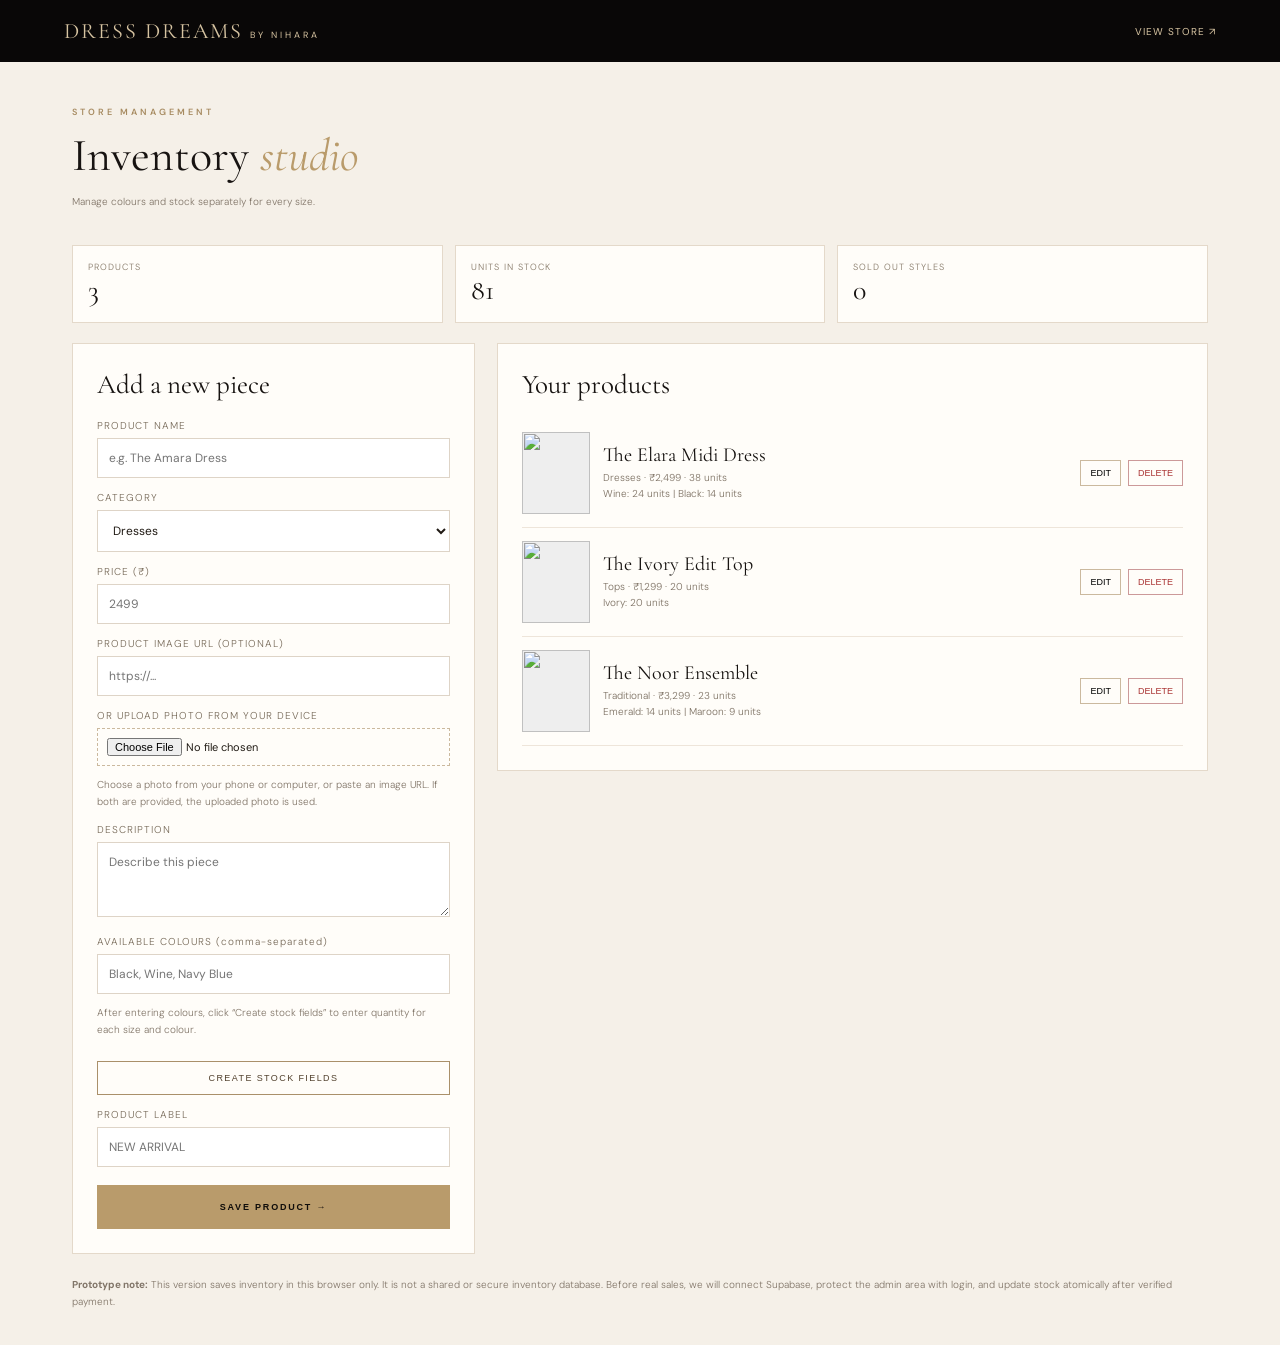
==== admin.html @ fc52de35 "Add files via upload" ====
<!DOCTYPE html><html lang="en"><head><meta charset="UTF-8"><meta name="viewport" content="width=device-width,initial-scale=1"><title>Inventory | Dress Dreams by Nihara</title><link rel="preconnect" href="https://fonts.googleapis.com"><link href="https://fonts.googleapis.com/css2?family=Cormorant+Garamond:wght@400;500;600&family=DM+Sans:wght@300;400;500;600&display=swap" rel="stylesheet"><link rel="stylesheet" href="style.css"></head><body class="admin-body"><header class="admin-top"><a href="index.html">DRESS DREAMS <small style="font:9px 'DM Sans';letter-spacing:3px">BY NIHARA</small></a><a href="index.html" style="font:10px 'DM Sans';letter-spacing:1px">VIEW STORE ↗</a></header><main class="admin-wrap"><div class="admin-title"><div><p class="eyebrow">STORE MANAGEMENT</p><h1>Inventory <em style="color:#b99b6b">studio</em></h1><p class="admin-help">Manage colours and stock separately for every size.</p></div></div><div class="admin-stats"><div class="admin-stat"><span>PRODUCTS</span><strong id="statProducts">0</strong></div><div class="admin-stat"><span>UNITS IN STOCK</span><strong id="statUnits">0</strong></div><div class="admin-stat"><span>SOLD OUT STYLES</span><strong id="statSold">0</strong></div></div><div class="admin-grid"><section class="admin-panel"><h2 id="formTitle">Add a new piece</h2><form class="admin-form" id="productForm"><input type="hidden" id="productId"><label for="productName">PRODUCT NAME</label><input id="productName" required maxlength="80" placeholder="e.g. The Amara Dress"><label for="productCategory">CATEGORY</label><select id="productCategory"><option>Dresses</option><option>Tops</option><option>Traditional</option></select><label for="productPrice">PRICE (₹)</label><input id="productPrice" type="number" min="1" required placeholder="2499"><label for="productImage">PRODUCT IMAGE URL (OPTIONAL)</label><input id="productImage" type="url" placeholder="https://..."><label for="productImageFile">OR UPLOAD PHOTO FROM YOUR DEVICE</label><input id="productImageFile" type="file" accept="image/*"><p class="admin-help">Choose a photo from your phone or computer, or paste an image URL. If both are provided, the uploaded photo is used.</p><img id="imagePreview" alt="Selected product preview" style="display:none;width:110px;height:130px;object-fit:cover;margin-top:10px;border:1px solid #e3d9cd;"><label for="productDescription">DESCRIPTION</label><textarea id="productDescription" placeholder="Describe this piece"></textarea><label for="productColors">AVAILABLE COLOURS (comma-separated)</label><input id="productColors" required placeholder="Black, Wine, Navy Blue"><p class="admin-help">After entering colours, click “Create stock fields” to enter quantity for each size and colour.</p><button type="button" class="add-button" id="buildStock">CREATE STOCK FIELDS</button><div id="variantStockFields"></div><label for="productTag">PRODUCT LABEL</label><input id="productTag" maxlength="30" placeholder="NEW ARRIVAL"><button class="gold-button admin-submit" type="submit">SAVE PRODUCT →</button><button type="button" class="add-button" id="cancelEdit" style="display:none">CANCEL EDITING</button></form></section><section class="admin-panel"><h2>Your products</h2><div id="adminProducts"></div></section></div><p class="admin-help" style="margin-top:22px"><strong>Prototype note:</strong> This version saves inventory in this browser only. It is not a shared or secure inventory database. Before real sales, we will connect Supabase, protect the admin area with login, and update stock atomically after verified payment.</p></main><script src="admin.js"></script></body></html>
---- style.css ----
*{box-sizing:border-box}html{scroll-behavior:smooth}body{margin:0;background:#f7f3ed;color:#171311;font-family:"DM Sans",sans-serif;font-weight:300}.announcement{height:31px;background:#090707;color:#d7c5a5;text-align:center;font-size:9px;letter-spacing:2px;display:flex;align-items:center;justify-content:center;gap:13px}.announcement span{color:#b89b6c}.site-header{height:92px;padding:12px 5.5%;display:flex;align-items:center;justify-content:space-between;background:#090707;border-bottom:1px solid #28211b;position:sticky;top:0;z-index:20}.brand{width:300px;display:block}.brand img{width:100%;display:block;max-height:72px;object-fit:contain}.main-nav{display:flex;gap:35px}.main-nav a,.footer-links a{color:#e8dfd2;text-decoration:none;text-transform:uppercase;font-size:10px;letter-spacing:1.7px;transition:color .2s}.main-nav a:hover,.footer-links a:hover{color:#c7a979}.header-actions{display:flex;gap:15px}.icon-button{border:0;background:none;color:#e8dfd2;font-size:25px;cursor:pointer;position:relative}.bag-button span{position:absolute;top:-5px;right:-9px;background:#b99b6b;color:#090707;border-radius:50%;font-size:9px;width:16px;height:16px;display:grid;place-items:center}.menu-toggle{display:none}.hero{height:min(690px,76vw);min-height:490px;position:relative;display:flex;align-items:center;background:#241b17;overflow:hidden}.hero-image{position:absolute;inset:0;background:url("https://images.unsplash.com/photo-153910高?auto=format&fit=crop&w=2000&q=85") center 38%/cover no-repeat;filter:brightness(.66)}.hero-image{background-image:url("https://images.unsplash.com/photo-1539109136881-3be0616acf4b?auto=format&fit=crop&w=2000&q=85")}.hero-shade{position:absolute;inset:0;background:linear-gradient(90deg,rgba(9,7,7,.82),rgba(9,7,7,.35) 54%,rgba(9,7,7,.04))}.hero-content{position:relative;color:#f8f1e7;margin-left:11%;max-width:570px}.eyebrow{font-size:9px;letter-spacing:3px;color:#a78b61;font-weight:600}.hero h1,.intro h2,.section-heading h2,.quote-banner h2,.newsletter h2{font-family:"Cormorant Garamond",serif;font-weight:400;line-height:.98}.hero h1{font-size:clamp(55px,7.2vw,98px);margin:22px 0}.hero h1 em,.intro h2 em,.section-heading h2 em,.quote-banner h2 em,.newsletter h2 em{color:#c5a779;font-weight:400}.hero-copy{font-size:13px;line-height:1.9;color:#e0d8cf;max-width:390px;margin-bottom:32px}.gold-button{display:inline-flex;align-items:center;justify-content:center;gap:26px;background:#b99b6b;color:#100d0a;border:1px solid #b99b6b;padding:16px 22px;text-decoration:none;font-size:9px;font-weight:600;letter-spacing:1.8px;cursor:pointer;transition:.25s}.gold-button:hover{background:#d0b88f;border-color:#d0b88f;transform:translateY(-2px)}.hero-note{position:absolute;bottom:30px;right:5.5%;font-size:8px;letter-spacing:2px;color:#e2d5c2}.section-pad{padding:100px 8%}.intro{text-align:center;max-width:900px;margin:auto}.intro h2,.section-heading h2,.newsletter h2{font-size:clamp(42px,5vw,64px);margin:20px 0}.intro>p:last-child,.newsletter>p:not(.eyebrow){color:#746b61;font-size:13px;line-height:1.9;max-width:520px;margin:20px auto}.section-heading{display:flex;align-items:end;justify-content:space-between;margin-bottom:36px}.section-heading h2{margin-bottom:0}.text-link{font-size:9px;letter-spacing:1.8px;color:#6f5737;text-decoration:none;border-bottom:1px solid #b99b6b;padding-bottom:7px}.collection-grid{display:grid;grid-template-columns:1.05fr 1fr 1fr;gap:18px}.collection-card{height:430px;position:relative;display:flex;flex-direction:column;justify-content:end;padding:28px;color:#fff;text-decoration:none;background-size:cover;background-position:center;overflow:hidden}.collection-card:before{content:"";position:absolute;inset:0;background:linear-gradient(0deg,rgba(0,0,0,.68),transparent 70%);transition:.3s}.collection-card:hover:before{background:linear-gradient(0deg,rgba(0,0,0,.78),rgba(0,0,0,.08))}.collection-card span,.collection-card strong,.collection-card small{position:relative}.collection-card span{font-size:8px;letter-spacing:2px;color:#e0cba8}.collection-card strong{font-family:"Cormorant Garamond",serif;font-size:42px;font-weight:400;margin:9px 0}.collection-card small{font-size:9px;letter-spacing:1px}.collection-one{background-image:url("https://images.unsplash.com/photo-1595777457583-95e059d581b8?auto=format&fit=crop&w=900&q=85")}.collection-two{background-image:url("https://images.unsplash.com/photo-1485230895905-ec40ba36b9bc?auto=format&fit=crop&w=900&q=85")}.collection-three{background-image:url("https://images.unsplash.com/photo-1610030469983-98e550d6193c?auto=format&fit=crop&w=900&q=85")}.shop-section{background:#eee8df}.shop-controls{display:flex;gap:10px}.search-wrap{display:flex;align-items:center;gap:8px;border-bottom:1px solid #b9aa97;padding:8px}.search-wrap span{font-size:20px}.search-wrap input,.shop-controls select{border:0;background:transparent;outline:0;font:inherit;font-size:11px;color:#51483e}.shop-controls select{border-bottom:1px solid #b9aa97;padding:8px}.product-grid{display:grid;grid-template-columns:repeat(4,1fr);gap:22px}.product-card{min-width:0}.product-image{height:340px;position:relative;background:#ddd;overflow:hidden}.product-image img{width:100%;height:100%;object-fit:cover;transition:transform .6s}.product-card:hover .product-image img{transform:scale(1.045)}.product-tag{position:absolute;top:12px;left:12px;background:#f7f3ed;padding:7px 9px;font-size:8px;letter-spacing:1px}.wish-button{position:absolute;right:12px;top:10px;border:0;border-radius:50%;width:32px;height:32px;background:#f7f3ed;color:#34271d;font-size:17px;cursor:pointer}.product-info{padding:14px 2px}.product-info h3{font-family:"Cormorant Garamond",serif;font-weight:500;font-size:21px;margin:0 0 6px}.product-meta{display:flex;justify-content:space-between;align-items:center;color:#71665a;font-size:11px}.product-meta strong{color:#2a2119;font-size:12px}.add-button{width:100%;margin-top:13px;border:1px solid #aa906a;background:transparent;padding:11px;font-size:9px;letter-spacing:1.4px;cursor:pointer;color:#51402d;transition:.2s}.add-button:hover{background:#171311;color:#fff;border-color:#171311}.demo-note{text-align:center;color:#877b6e;font-size:10px;margin:35px 0 0}.quote-banner{text-align:center;background:#171311;color:#f7f0e6;padding:95px 20px}.quote-banner h2{font-size:clamp(45px,6vw,72px);margin:18px 0 30px}.outline-button{display:inline-block;border:1px solid #b99b6b;color:#e5d4b9;text-decoration:none;padding:14px 25px;font-size:9px;letter-spacing:2px}.newsletter{text-align:center}.newsletter form{display:flex;max-width:470px;margin:30px auto 0;border-bottom:1px solid #9f8d76}.newsletter input{flex:1;min-width:0;border:0;background:transparent;padding:14px 4px;outline:0;font:inherit;font-size:11px}.newsletter form button{border:0;background:transparent;color:#6d5434;font-size:9px;letter-spacing:1.5px;cursor:pointer}.newsletter small{display:block;margin-top:12px;color:#7a6d5c}.footer{background:#090707;color:#e8dfd2;text-align:center;padding:55px 20px 28px}.footer-brand{font-family:"Cormorant Garamond",serif;font-size:28px;letter-spacing:4px;color:#d7c4a2;text-decoration:none}.footer-brand span{display:block;font:9px "DM Sans",sans-serif;letter-spacing:5px;margin-top:7px}.footer>p{font-size:11px;color:#93877a;margin:18px}.footer-links{display:flex;justify-content:center;gap:25px;margin:27px}.footer small{font-size:9px;color:#776d62}.drawer-backdrop{position:fixed;inset:0;background:#0009;z-index:40;opacity:0;visibility:hidden;transition:.25s}.drawer-backdrop.open{opacity:1;visibility:visible}.cart-drawer{position:fixed;z-index:41;right:0;top:0;height:100dvh;width:min(440px,100%);background:#f7f3ed;transform:translateX(102%);transition:transform .3s;display:flex;flex-direction:column;padding:28px}.cart-drawer.open{transform:translateX(0)}.drawer-head{display:flex;justify-content:space-between;align-items:center;border-bottom:1px solid #ddd2c4;padding-bottom:18px}.drawer-head h2{font:32px "Cormorant Garamond",serif;margin:0}.drawer-head .icon-button{color:#171311;font-size:28px}.cart-items{overflow:auto;flex:1;padding:15px 0}.empty-cart{color:#817568;font-size:12px;text-align:center;margin-top:45px}.cart-row{display:grid;grid-template-columns:70px 1fr auto;gap:13px;padding:12px 0;border-bottom:1px solid #e3d9cd}.cart-row img{width:70px;height:88px;object-fit:cover}.cart-row h4{font:19px "Cormorant Garamond",serif;margin:4px 0}.cart-row p{font-size:11px;margin:0;color:#786d61}.qty-controls{display:flex;gap:9px;align-items:center;margin-top:9px}.qty-controls button,.remove-item{border:0;background:none;cursor:pointer;color:#5e4a32}.cart-bottom{border-top:1px solid #ddd2c4;padding-top:18px}.subtotal{display:flex;justify-content:space-between;font-size:13px}.subtotal strong{font-size:16px}.cart-bottom>p,.cart-bottom>small{font-size:10px;color:#786d61;line-height:1.6}.checkout-button{width:100%;margin:12px 0}.toast{position:fixed;bottom:22px;left:50%;transform:translate(-50%,20px);background:#171311;color:#fff;padding:12px 20px;font-size:11px;opacity:0;pointer-events:none;transition:.25s;z-index:60}.toast.show{opacity:1;transform:translate(-50%,0)}@media(max-width:900px){.brand{width:240px}.main-nav{gap:18px}.product-grid{grid-template-columns:repeat(2,1fr)}.product-image{height:clamp(240px,48vw,390px)}.collection-card{height:350px}.section-pad{padding:75px 6%}}@media(max-width:650px){.announcement{font-size:7px;letter-spacing:1px}.site-header{height:76px;padding:8px 5%}.brand{width:205px}.menu-toggle{display:block;font-size:19px}.main-nav{display:none;position:absolute;top:76px;left:0;right:0;background:#090707;padding:22px;flex-direction:column;gap:20px;border-top:1px solid #29211b}.main-nav.open{display:flex}.main-nav a{text-align:center}.header-actions{gap:8px}.hero{min-height:570px;height:78vh;max-height:690px}.hero-image{background-position:58% center}.hero-content{margin:0 7%;}.hero h1{font-size:62px}.hero-note{font-size:7px}.section-pad{padding:65px 6%}.intro h2{font-size:42px}.section-heading{align-items:start;gap:18px;flex-direction:column}.collection-grid{grid-template-columns:1fr 1fr;gap:10px}.collection-card{height:280px;padding:18px}.collection-card:first-child{grid-column:span 2;height:330px}.collection-card strong{font-size:34px}.shop-controls{width:100%;flex-wrap:wrap}.search-wrap{flex:1}.product-grid{gap:18px 12px}.product-image{height:250px}.product-info h3{font-size:19px}.product-meta{font-size:10px}.add-button{padding:10px 5px;font-size:8px}.quote-banner{padding:75px 18px}.newsletter form{max-width:100%}.footer-links{gap:15px;flex-wrap:wrap}.footer-links a{font-size:8px}}@media(max-width:380px){.brand{width:175px}.product-image{height:215px}.hero h1{font-size:53px}}


/* Inventory and size selection additions */
.product-size-row{display:flex;gap:6px;flex-wrap:wrap;margin-top:12px}
.size-chip{border:1px solid #c9bba9;background:transparent;color:#51483e;padding:6px 9px;font:10px "DM Sans",sans-serif;cursor:pointer}
.size-chip.selected{background:#171311;color:#fff;border-color:#171311}
.size-chip:disabled{opacity:.3;text-decoration:line-through;cursor:not-allowed}
.stock-note{font-size:9px;color:#827568;margin-top:7px}
.admin-entry{margin-top:18px}.admin-entry a{color:#9d8766;font-size:9px;letter-spacing:1px;text-decoration:none}
.admin-body{background:#f5f0e8;min-height:100vh}
.admin-top{background:#090707;color:#eee3d2;padding:18px 5%;display:flex;align-items:center;justify-content:space-between}
.admin-top a{color:#d7c4a2;text-decoration:none;font:22px "Cormorant Garamond",serif;letter-spacing:2px}
.admin-wrap{max-width:1180px;margin:35px auto;padding:0 22px}
.admin-title{display:flex;align-items:end;justify-content:space-between;gap:20px;margin-bottom:25px}
.admin-title h1{font:46px "Cormorant Garamond",serif;margin:5px 0}
.admin-grid{display:grid;grid-template-columns:minmax(280px, .85fr) minmax(0,1.5fr);gap:22px;align-items:start}
.admin-panel{background:#fffdf9;border:1px solid #e4d9ca;padding:24px}
.admin-panel h2{font:27px "Cormorant Garamond",serif;margin:0 0 18px}
.admin-form label{display:block;font-size:10px;letter-spacing:1px;color:#766958;margin:13px 0 6px}
.admin-form input,.admin-form select,.admin-form textarea{width:100%;border:1px solid #ded4c7;background:#fff;padding:11px;font:12px "DM Sans",sans-serif;color:#211b15}
.admin-form textarea{min-height:75px;resize:vertical}
.stock-inputs{display:grid;grid-template-columns:repeat(3,1fr);gap:8px}
.stock-inputs label{margin:8px 0 4px}
.stock-inputs input{padding:8px}
.admin-submit{margin-top:18px;width:100%}
.admin-product{display:grid;grid-template-columns:68px 1fr auto;gap:13px;align-items:center;padding:13px 0;border-bottom:1px solid #eee5da}
.admin-product img{width:68px;height:82px;object-fit:cover;background:#eee}
.admin-product h3{font:20px "Cormorant Garamond",serif;margin:0 0 4px}
.admin-product p{font-size:10px;color:#7c7062;margin:3px 0}
.admin-actions{display:flex;gap:7px;flex-wrap:wrap}
.admin-actions button{border:1px solid #cbb99e;background:transparent;padding:7px 9px;font-size:9px;cursor:pointer}
.admin-actions .delete{border-color:#c99;color:#a33}
.admin-stats{display:grid;grid-template-columns:repeat(3,1fr);gap:12px;margin-bottom:20px}
.admin-stat{background:#fffdf9;border:1px solid #e4d9ca;padding:15px}
.admin-stat span{display:block;font-size:9px;letter-spacing:1px;color:#837665}
.admin-stat strong{font:28px "Cormorant Garamond",serif}
.admin-help{font-size:10px;color:#817568;line-height:1.7}
@media(max-width:800px){.admin-grid{grid-template-columns:1fr}.admin-title{align-items:start;flex-direction:column}}
@media(max-width:500px){.admin-stats{grid-template-columns:1fr 1fr}.admin-panel{padding:16px}.admin-product{grid-template-columns:55px 1fr}.admin-product img{width:55px;height:70px}.admin-actions{grid-column:2}}

.variant-label{font-size:8px;letter-spacing:1.4px;color:#7a6d5d;margin-top:12px}.variant-label b{color:#34271d;font-weight:600}.product-color-row{display:flex;gap:6px;flex-wrap:wrap;margin-top:7px}.color-chip{border:1px solid #c9bba9;background:transparent;color:#51483e;padding:6px 9px;font:9px "DM Sans",sans-serif;cursor:pointer}.color-chip.selected{background:#b99b6b;border-color:#b99b6b;color:#171311}.variant-stock-block{border:1px solid #e3d9cd;padding:12px;margin-top:12px}.variant-stock-block h3{font:20px "Cormorant Garamond",serif;margin:0 0 8px}

.admin-form input[type=file]{padding:9px;background:#fffdf9;border:1px dashed #cbb99e;width:100%;font-size:11px}
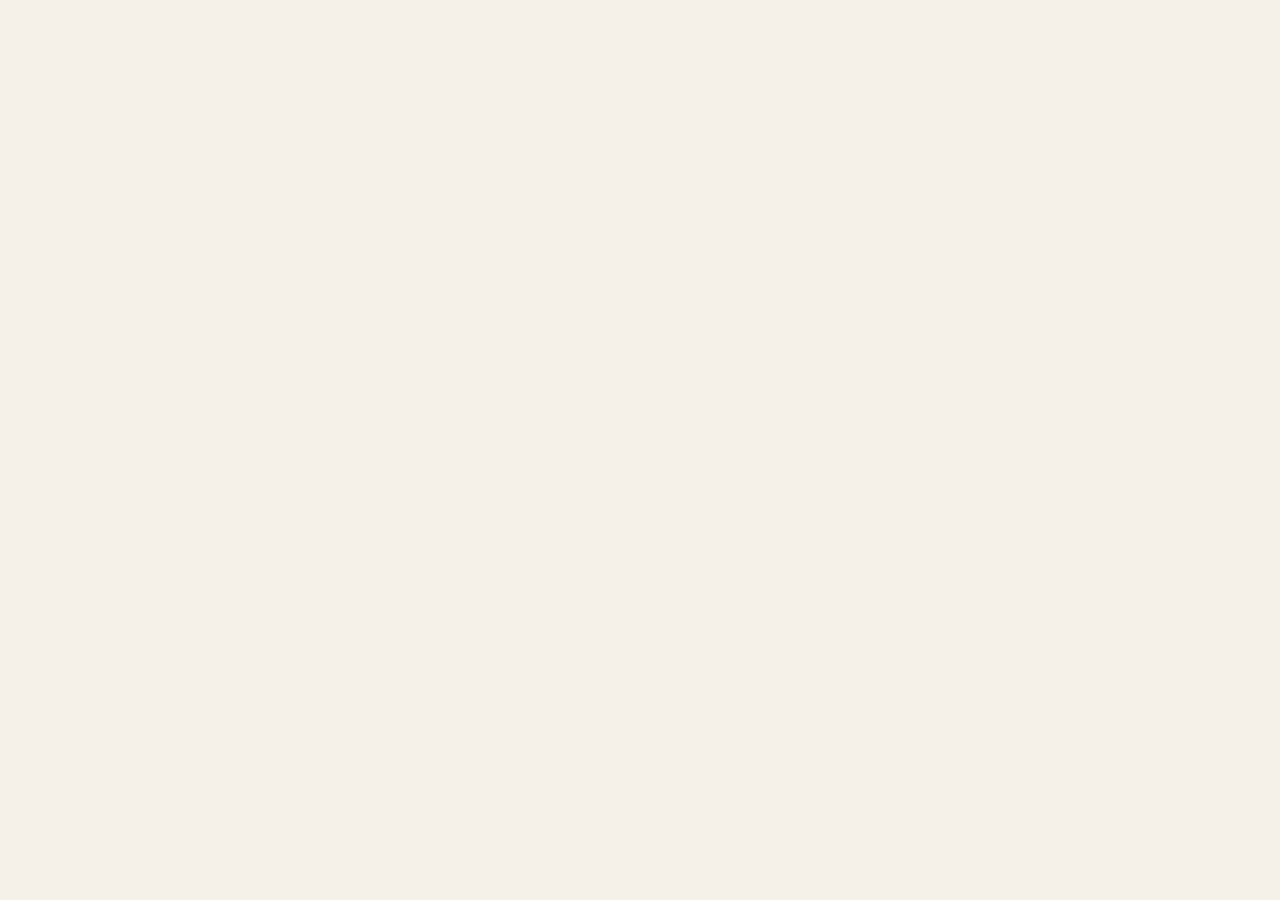
==== commit 1f774cc7: "Add files via upload" ====
--- a/admin.html
+++ b/admin.html
@@ -1 +1 @@
-<!DOCTYPE html><html lang="en"><head><meta charset="UTF-8"><meta name="viewport" content="width=device-width,initial-scale=1"><title>Inventory | Dress Dreams by Nihara</title><link rel="preconnect" href="https://fonts.googleapis.com"><link href="https://fonts.googleapis.com/css2?family=Cormorant+Garamond:wght@400;500;600&family=DM+Sans:wght@300;400;500;600&display=swap" rel="stylesheet"><link rel="stylesheet" href="style.css"></head><body class="admin-body"><header class="admin-top"><a href="index.html">DRESS DREAMS <small style="font:9px 'DM Sans';letter-spacing:3px">BY NIHARA</small></a><a href="index.html" style="font:10px 'DM Sans';letter-spacing:1px">VIEW STORE ↗</a></header><main class="admin-wrap"><div class="admin-title"><div><p class="eyebrow">STORE MANAGEMENT</p><h1>Inventory <em style="color:#b99b6b">studio</em></h1><p class="admin-help">Manage colours and stock separately for every size.</p></div></div><div class="admin-stats"><div class="admin-stat"><span>PRODUCTS</span><strong id="statProducts">0</strong></div><div class="admin-stat"><span>UNITS IN STOCK</span><strong id="statUnits">0</strong></div><div class="admin-stat"><span>SOLD OUT STYLES</span><strong id="statSold">0</strong></div></div><div class="admin-grid"><section class="admin-panel"><h2 id="formTitle">Add a new piece</h2><form class="admin-form" id="productForm"><input type="hidden" id="productId"><label for="productName">PRODUCT NAME</label><input id="productName" required maxlength="80" placeholder="e.g. The Amara Dress"><label for="productCategory">CATEGORY</label><select id="productCategory"><option>Dresses</option><option>Tops</option><option>Traditional</option></select><label for="productPrice">PRICE (₹)</label><input id="productPrice" type="number" min="1" required placeholder="2499"><label for="productImage">PRODUCT IMAGE URL (OPTIONAL)</label><input id="productImage" type="url" placeholder="https://..."><label for="productImageFile">OR UPLOAD PHOTO FROM YOUR DEVICE</label><input id="productImageFile" type="file" accept="image/*"><p class="admin-help">Choose a photo from your phone or computer, or paste an image URL. If both are provided, the uploaded photo is used.</p><img id="imagePreview" alt="Selected product preview" style="display:none;width:110px;height:130px;object-fit:cover;margin-top:10px;border:1px solid #e3d9cd;"><label for="productDescription">DESCRIPTION</label><textarea id="productDescription" placeholder="Describe this piece"></textarea><label for="productColors">AVAILABLE COLOURS (comma-separated)</label><input id="productColors" required placeholder="Black, Wine, Navy Blue"><p class="admin-help">After entering colours, click “Create stock fields” to enter quantity for each size and colour.</p><button type="button" class="add-button" id="buildStock">CREATE STOCK FIELDS</button><div id="variantStockFields"></div><label for="productTag">PRODUCT LABEL</label><input id="productTag" maxlength="30" placeholder="NEW ARRIVAL"><button class="gold-button admin-submit" type="submit">SAVE PRODUCT →</button><button type="button" class="add-button" id="cancelEdit" style="display:none">CANCEL EDITING</button></form></section><section class="admin-panel"><h2>Your products</h2><div id="adminProducts"></div></section></div><p class="admin-help" style="margin-top:22px"><strong>Prototype note:</strong> This version saves inventory in this browser only. It is not a shared or secure inventory database. Before real sales, we will connect Supabase, protect the admin area with login, and update stock atomically after verified payment.</p></main><script src="admin.js"></script></body></html>+<!DOCTYPE html><html lang="en"><head><meta charset="UTF-8"><meta name="viewport" content="width=device-width,initial-scale=1"><title>Inventory | Dress Dreams by Nihara</title><link rel="preconnect" href="https://fonts.googleapis.com"><link href="https://fonts.googleapis.com/css2?family=Cormorant+Garamond:wght@400;500;600&family=DM+Sans:wght@300;400;500;600&display=swap" rel="stylesheet"><link rel="stylesheet" href="style.css"></head><body class="admin-body" style="visibility:hidden"><header class="admin-top"><a href="index.html">DRESS DREAMS <small style="font:9px 'DM Sans';letter-spacing:3px">BY NIHARA</small></a><a href="index.html" style="font:10px 'DM Sans';letter-spacing:1px">VIEW STORE ↗</a><button id="adminSignOut" type="button">SIGN OUT</button></header><div id="adminApp" hidden><main class="admin-wrap"><div class="admin-title"><div><p class="eyebrow">STORE MANAGEMENT</p><h1>Inventory <em style="color:#b99b6b">studio</em></h1><p class="admin-help">Manage colours and stock separately for every size.</p></div></div><div class="admin-stats"><div class="admin-stat"><span>PRODUCTS</span><strong id="statProducts">0</strong></div><div class="admin-stat"><span>UNITS IN STOCK</span><strong id="statUnits">0</strong></div><div class="admin-stat"><span>SOLD OUT STYLES</span><strong id="statSold">0</strong></div></div><div class="admin-grid"><section class="admin-panel"><h2 id="formTitle">Add a new piece</h2><form class="admin-form" id="productForm"><input type="hidden" id="productId"><label for="productName">PRODUCT NAME</label><input id="productName" required maxlength="80" placeholder="e.g. The Amara Dress"><label for="productCategory">CATEGORY</label><select id="productCategory"><option>Dresses</option><option>Tops</option><option>Traditional</option></select><label for="productPrice">PRICE (₹)</label><input id="productPrice" type="number" min="1" required placeholder="2499"><label for="productImage">PRODUCT IMAGE URL (OPTIONAL)</label><input id="productImage" type="url" placeholder="https://..."><label for="productImageFile">OR UPLOAD PHOTO FROM YOUR DEVICE</label><input id="productImageFile" type="file" accept="image/*"><p class="admin-help">Choose a photo from your phone or computer, or paste an image URL. If both are provided, the uploaded photo is used.</p><img id="imagePreview" alt="Selected product preview" style="display:none;width:110px;height:130px;object-fit:cover;margin-top:10px;border:1px solid #e3d9cd;"><label for="productDescription">DESCRIPTION</label><textarea id="productDescription" placeholder="Describe this piece"></textarea><label for="productColors">AVAILABLE COLOURS (comma-separated)</label><input id="productColors" required placeholder="Black, Wine, Navy Blue"><p class="admin-help">After entering colours, click “Create stock fields” to enter quantity for each size and colour.</p><button type="button" class="add-button" id="buildStock">CREATE STOCK FIELDS</button><div id="variantStockFields"></div><label for="productTag">PRODUCT LABEL</label><input id="productTag" maxlength="30" placeholder="NEW ARRIVAL"><button class="gold-button admin-submit" type="submit">SAVE PRODUCT →</button><button type="button" class="add-button" id="cancelEdit" style="display:none">CANCEL EDITING</button></form></section><section class="admin-panel"><h2>Your products</h2><div id="adminProducts"></div></section></div><p class="admin-help" style="margin-top:22px"><strong>Prototype note:</strong> This version saves inventory in this browser only. It is not a shared or secure inventory database. Before real sales, we will connect Supabase, protect the admin area with login, and update stock atomically after verified payment.</p></main></div><script src="supabase-config.js"></script><script type="module" src="admin-guard.js"></script><script src="admin.js"></script></body></html>
